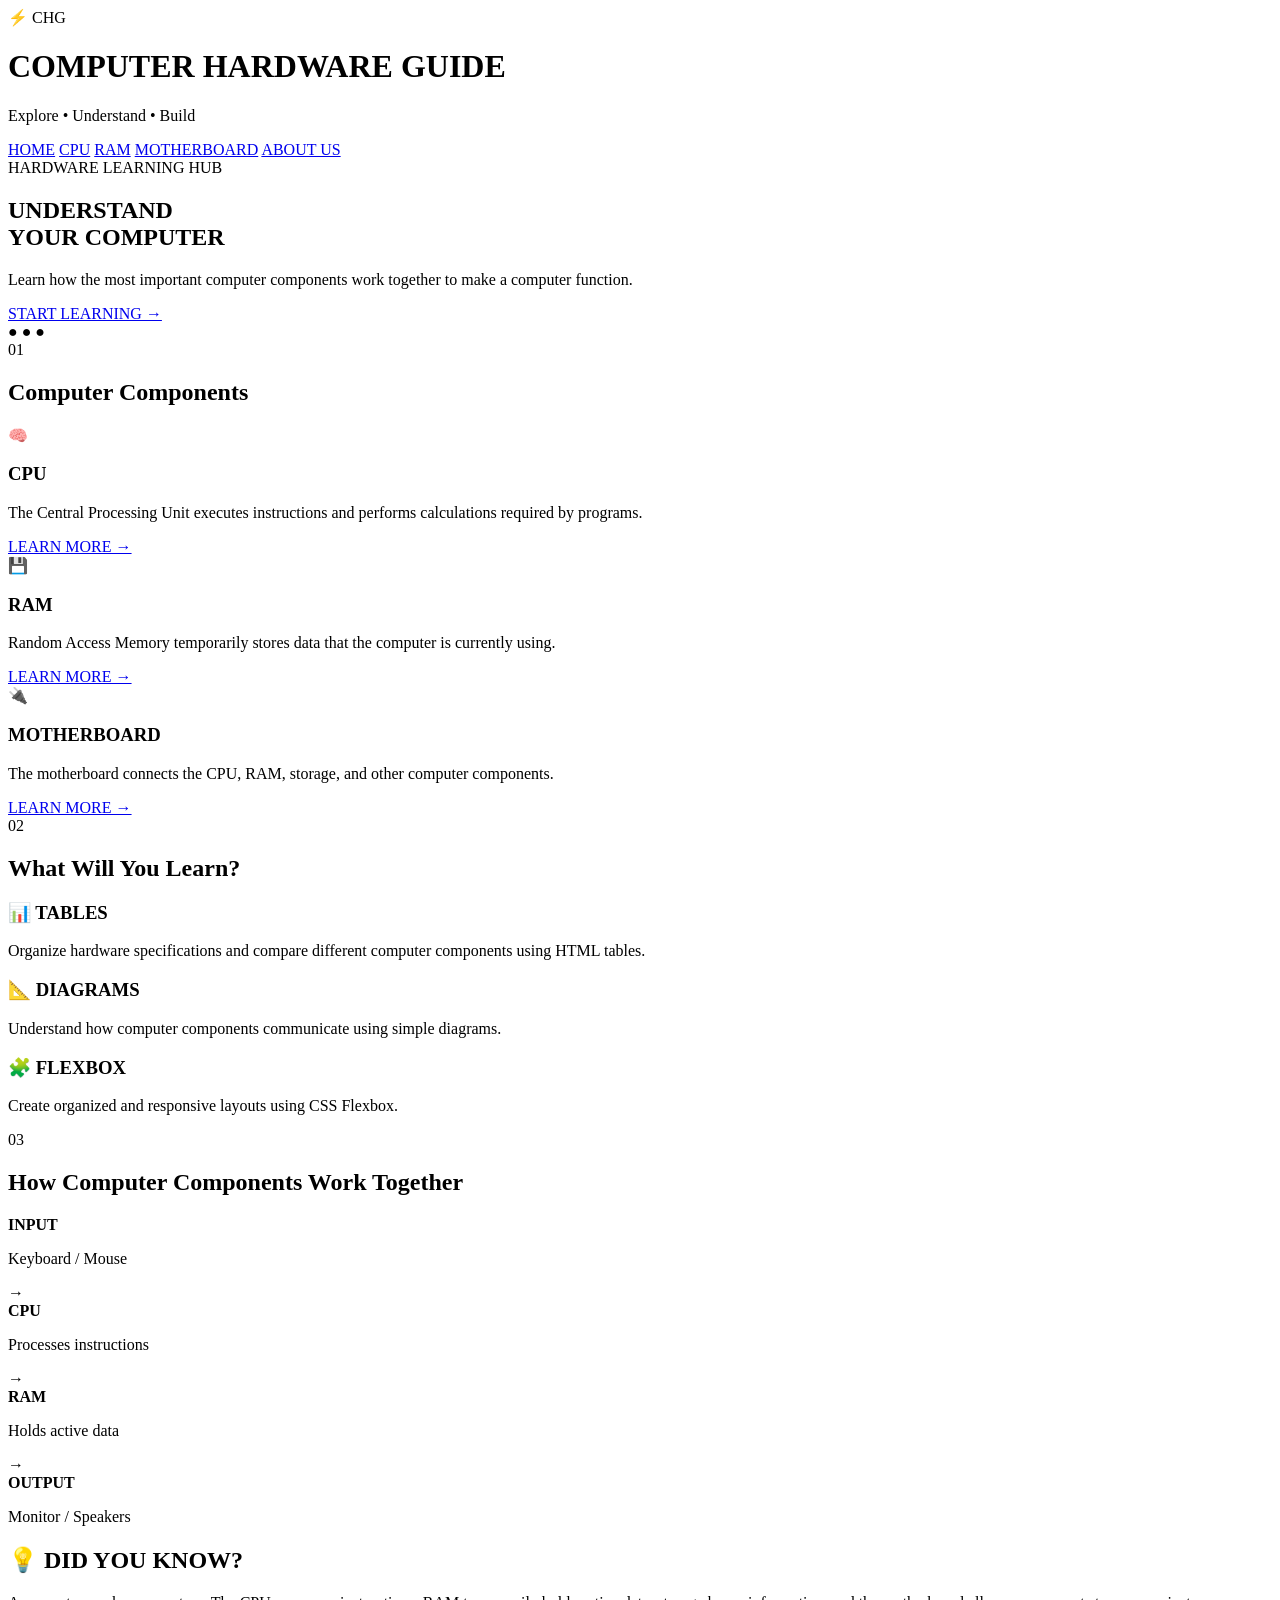
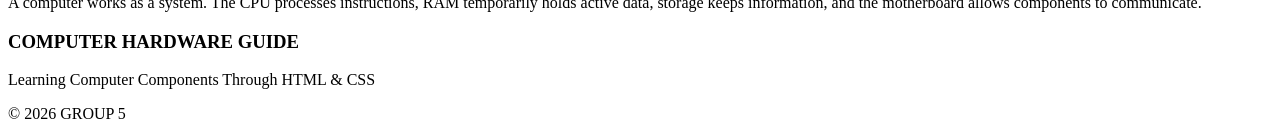
==== index.html @ 10595b63 "Add files via upload" ====
<!DOCTYPE html>

<html lang="en">

<head>

    <meta charset="UTF-8">

    <meta name="viewport" content="width=device-width, initial-scale=1.0">

    <title>Computer Hardware Guide</title>

    <link rel="stylesheet" href="../css/style.css">

</head>

<body>

<header class="header">

    <div class="logo">⚡ CHG</div>

    <div>

        <h1>COMPUTER HARDWARE GUIDE</h1>

        <p>Explore • Understand • Build</p>

    </div>

</header>

<nav>

    <a href="index.html" class="active">HOME</a>

    <a href="cpu.html">CPU</a>

    <a href="ram.html">RAM</a>

    <a href="motherboard.html">MOTHERBOARD</a>

    <a href="about.html">ABOUT US</a>

</nav>

<main>

<!-- HERO -->

<section class="hero">

    <div class="hero-text">

        <span class="badge">

            HARDWARE LEARNING HUB

        </span>

        <h2>

            UNDERSTAND<br>

            <span>YOUR COMPUTER</span>

        </h2>

        <p>

            Learn how the most important computer components

            work together to make a computer function.

        </p>

        <a href="#components" class="button">

            START LEARNING →

        </a>

    </div>

    <div class="computer-art">

        <div class="screen">

            <div class="screen-top">

                ● ● ●

            </div>

            <div class="screen-line"></div>

            <div class="screen-line short"></div>

            <div class="screen-line"></div>

            <div class="screen-line short"></div>

        </div>

        <div class="stand"></div>

        <div class="base"></div>

    </div>

</section>

<!-- COMPONENTS -->

<section id="components">

    <div class="section-title">

        <span>01</span>

        <h2>

            Computer Components

        </h2>

    </div>

    <div class="cards">

        <article class="hardware-card">

            <div class="icon">🧠</div>

            <h3>CPU</h3>

            <p>

                The Central Processing Unit executes

                instructions and performs calculations

                required by programs.

            </p>

            <a href="cpu.html">

                LEARN MORE →

            </a>

        </article>

        <article class="hardware-card">

            <div class="icon">💾</div>

            <h3>RAM</h3>

            <p>

                Random Access Memory temporarily stores

                data that the computer is currently using.

            </p>

            <a href="ram.html">

                LEARN MORE →

            </a>

        </article>

        <article class="hardware-card">

            <div class="icon">🔌</div>

            <h3>MOTHERBOARD</h3>

            <p>

                The motherboard connects the CPU, RAM,

                storage, and other computer components.

            </p>

            <a href="motherboard.html">

                LEARN MORE →

            </a>

        </article>

        
    </div>

</section>

<!-- WHAT WILL YOU LEARN -->

<section class="learning-section">

    <div class="section-title">

        <span>02</span>

        <h2>

            What Will You Learn?

        </h2>

    </div>

    <div class="learning-grid">

        <div>

            <h3>📊 TABLES</h3>

            <p>

                Organize hardware specifications and compare

                different computer components using HTML tables.

            </p>

        </div>

        <div>

            <h3>📐 DIAGRAMS</h3>

            <p>

                Understand how computer components communicate

                using simple diagrams.

            </p>

        </div>

        <div>

            <h3>🧩 FLEXBOX</h3>

            <p>

                Create organized and responsive layouts using

                CSS Flexbox.

            </p>

        </div>

    </div>

</section>

<!-- HOW COMPUTER WORKS -->

<section class="content-section">

    <div class="section-title">

        <span>03</span>

        <h2>

            How Computer Components Work Together

        </h2>

    </div>

    <div class="system-flow">

        <div class="flow-box">

            <strong>INPUT</strong>

            <p>

                Keyboard / Mouse

            </p>

        </div>

        <div class="flow-arrow">

            →

        </div>

        <div class="flow-box">

            <strong>CPU</strong>

            <p>

                Processes instructions

            </p>

        </div>

        <div class="flow-arrow">

            →

        </div>

        <div class="flow-box">

            <strong>RAM</strong>

            <p>

                Holds active data

            </p>

        </div>

        <div class="flow-arrow">

            →

        </div>

        <div class="flow-box">

            <strong>OUTPUT</strong>

            <p>

                Monitor / Speakers

            </p>

        </div>

    </div>

</section>

<!-- QUICK FACT -->

<section class="did-you-know">

    <h2>

        💡 DID YOU KNOW?

    </h2>

    <p>

        A computer works as a system. The CPU processes

        instructions, RAM temporarily holds active data,

        storage keeps information, and the motherboard

        allows components to communicate.

    </p>

</section>

</main>

<footer>

    <h3>

        COMPUTER HARDWARE GUIDE

    </h3>

    <p>

        Learning Computer Components Through HTML & CSS

    </p>

    <p class="copyright">

        © 2026 GROUP 5

    </p>

</footer>

</body>

</html>
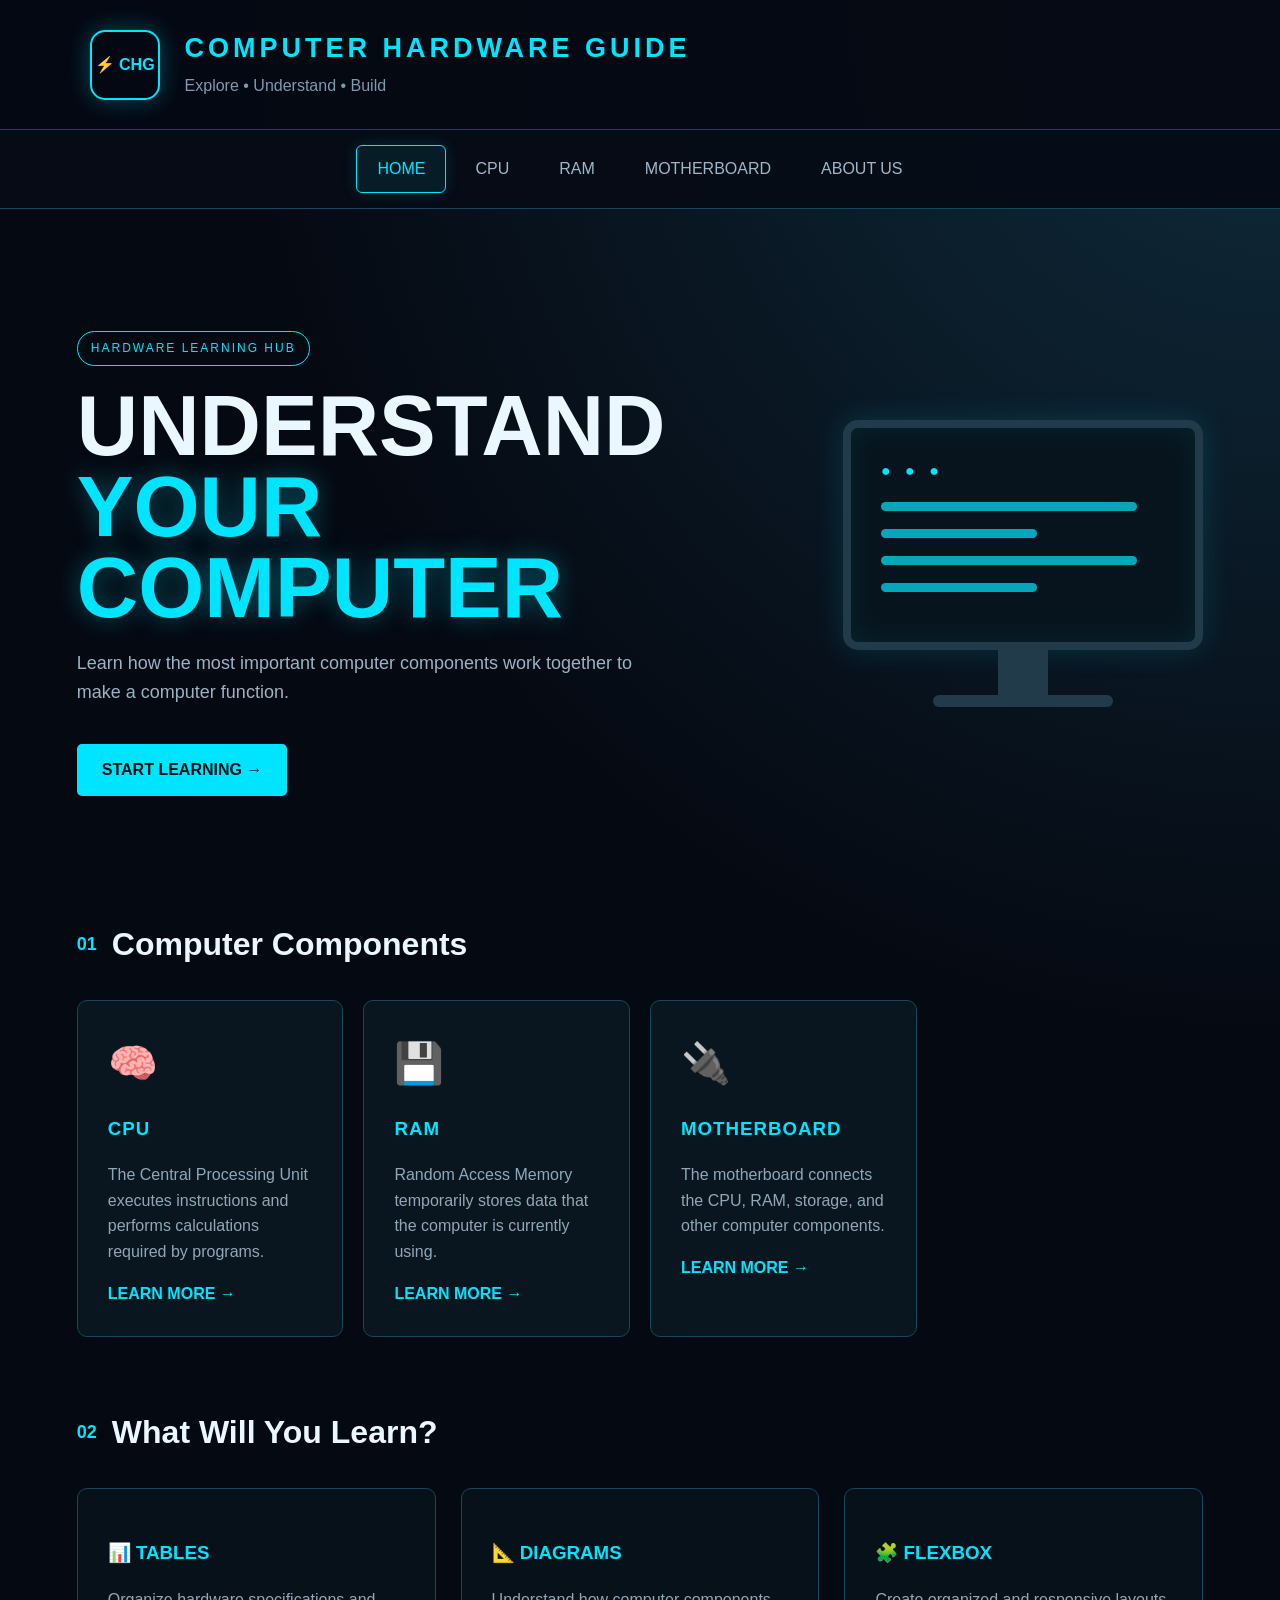
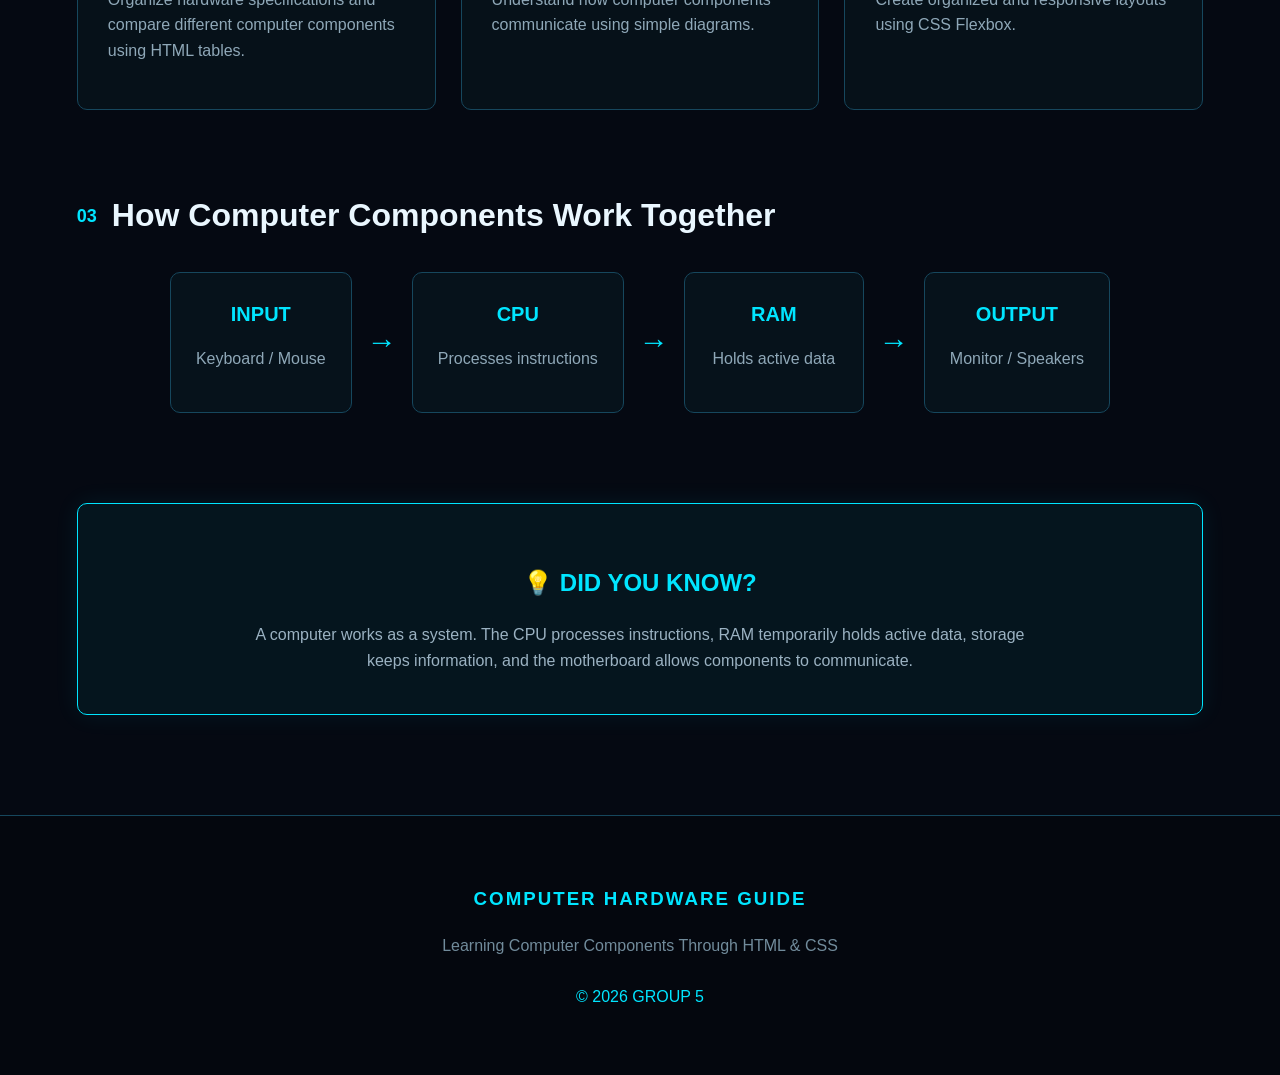
==== commit 6e7cd65d: "Add files via upload" ====
--- a/index.html
+++ b/index.html
@@ -10,7 +10,7 @@
 
     <title>Computer Hardware Guide</title>
 
-    <link rel="stylesheet" href="../css/style.css">
+    <link rel="stylesheet" href="css/jhiane.css">
 
 </head>
 
--- a/css/jhiane.css
+++ b/css/jhiane.css
@@ -0,0 +1,1433 @@
+
+/* =========================================
+   COMPUTER HARDWARE GUIDE
+   GROUP 5
+   MAIN CSS
+========================================= */
+
+
+/* =========================================
+   BASIC SETTINGS
+========================================= */
+
+* {
+    box-sizing: border-box;
+}
+
+html {
+    scroll-behavior: smooth;
+}
+
+body {
+
+    margin: 0;
+
+    font-family:
+        Arial,
+        Helvetica,
+        sans-serif;
+
+    background:
+        radial-gradient(
+            circle at top right,
+            #102c3d,
+            transparent 35%
+        ),
+        #050912;
+
+    color: #eaf7ff;
+
+    line-height: 1.6;
+}
+
+
+/* =========================================
+   HEADER
+========================================= */
+
+.header {
+
+    min-height: 130px;
+
+    padding:
+        25px 7%;
+
+    display: flex;
+
+    align-items: center;
+
+    gap: 25px;
+
+    border-bottom:
+        1px solid #16475d;
+
+    background:
+        rgba(5, 9, 18, 0.95);
+}
+
+
+.logo {
+
+    width: 70px;
+
+    height: 70px;
+
+    display: flex;
+
+    align-items: center;
+
+    justify-content: center;
+
+    border:
+        2px solid #00e5ff;
+
+    border-radius: 15px;
+
+    color: #00e5ff;
+
+    font-weight: bold;
+
+    box-shadow:
+        0 0 25px
+        rgba(0, 229, 255, 0.3);
+}
+
+
+.header h1 {
+
+    margin: 0;
+
+    font-size: 27px;
+
+    letter-spacing: 4px;
+
+    color: #00e5ff;
+}
+
+
+.header p {
+
+    margin: 3px 0;
+
+    color: #7d9aae;
+}
+
+
+/* =========================================
+   NAVIGATION
+========================================= */
+
+nav {
+
+    position: sticky;
+
+    top: 0;
+
+    z-index: 100;
+
+    display: flex;
+
+    justify-content: center;
+
+    flex-wrap: wrap;
+
+    gap: 8px;
+
+    padding: 15px;
+
+    background:
+        rgba(7, 12, 22, 0.96);
+
+    border-bottom:
+        1px solid #16475d;
+
+    backdrop-filter:
+        blur(10px);
+}
+
+
+nav a {
+
+    padding:
+        10px 20px;
+
+    text-decoration: none;
+
+    color: #9eb7c7;
+
+    border:
+        1px solid transparent;
+
+    border-radius: 6px;
+
+    transition:
+        0.3s;
+}
+
+
+nav a:hover,
+
+nav a.active {
+
+    color: #00e5ff;
+
+    border-color:
+
+        #00e5ff;
+
+    background:
+
+        rgba(0, 229, 255, 0.08);
+
+    box-shadow:
+
+        0 0 15px
+
+        rgba(0, 229, 255, 0.15);
+
+}
+
+
+
+/* =========================================
+   MAIN
+========================================= */
+
+main {
+
+    width: 88%;
+
+    max-width: 1200px;
+
+    margin: auto;
+}
+
+
+section {
+
+    margin:
+        70px 0;
+}
+
+
+/* =========================================
+   HERO
+========================================= */
+
+.hero {
+
+    min-height: 570px;
+
+    display: flex;
+
+    align-items: center;
+
+    justify-content: space-between;
+
+    gap: 50px;
+}
+
+
+.hero h2 {
+
+    font-size:
+        clamp(45px, 7vw, 85px);
+
+    line-height: 0.95;
+
+    margin:
+        20px 0;
+}
+
+
+.hero h2 span {
+
+    color: #00e5ff;
+
+    text-shadow:
+        0 0 25px
+        rgba(0, 229, 255, 0.35);
+}
+
+
+.hero p {
+
+    max-width: 600px;
+
+    color: #9bb2c2;
+
+    font-size: 18px;
+}
+
+
+/* =========================================
+   PAGE HERO
+========================================= */
+
+.page-hero {
+
+    padding:
+        90px 0 40px;
+
+    text-align: center;
+}
+
+
+.page-hero h2 {
+
+    margin:
+        20px 0 5px;
+
+    font-size:
+        clamp(45px, 8vw, 80px);
+
+    color: #ffffff;
+
+    line-height: 1;
+}
+
+
+.page-hero p {
+
+    color: #7d9aae;
+
+    letter-spacing: 3px;
+}
+
+
+/* =========================================
+   BADGE
+========================================= */
+
+.badge {
+
+    display: inline-block;
+
+    padding:
+        7px 13px;
+
+    border:
+        1px solid #00e5ff;
+
+    color: #00e5ff;
+
+    border-radius: 30px;
+
+    font-size: 12px;
+
+    letter-spacing: 2px;
+}
+
+
+/* =========================================
+   BUTTON
+========================================= */
+
+.button {
+
+    display: inline-block;
+
+    margin-top: 20px;
+
+    padding:
+        13px 25px;
+
+    text-decoration: none;
+
+    color: #031018;
+
+    background:
+        #00e5ff;
+
+    border-radius: 5px;
+
+    font-weight: bold;
+
+    transition:
+        0.3s;
+}
+
+
+.button:hover {
+
+    transform:
+        translateY(-3px);
+
+    box-shadow:
+        0 0 25px
+        rgba(0, 229, 255, 0.5);
+}
+
+
+/* =========================================
+   COMPUTER CSS ART
+========================================= */
+
+.computer-art {
+
+    width: 380px;
+
+    text-align: center;
+}
+
+
+.screen {
+
+    height: 230px;
+
+    border:
+        8px solid #213b4a;
+
+    border-radius: 15px;
+
+    background:
+        #07141d;
+
+    padding: 30px;
+
+    box-shadow:
+
+        0 0 30px
+        rgba(0, 229, 255, 0.15),
+
+        inset 0 0 30px
+        rgba(0, 229, 255, 0.08);
+}
+
+
+.screen-top {
+
+    text-align: left;
+
+    color: #00e5ff;
+
+    letter-spacing: 5px;
+}
+
+
+.screen-line {
+
+    width: 90%;
+
+    height: 9px;
+
+    margin:
+        18px 0;
+
+    background:
+        #00e5ff;
+
+    border-radius: 10px;
+
+    opacity: 0.7;
+}
+
+
+.screen-line.short {
+
+    width: 55%;
+}
+
+
+.stand {
+
+    width: 50px;
+
+    height: 45px;
+
+    margin: auto;
+
+    background:
+        #213b4a;
+}
+
+
+.base {
+
+    width: 180px;
+
+    height: 12px;
+
+    margin: auto;
+
+    background:
+        #213b4a;
+
+    border-radius: 10px;
+}
+
+
+/* =========================================
+   HARDWARE PHOTOS
+========================================= */
+
+.hardware-photo {
+
+    width: 100%;
+
+    max-width: 1000px;
+
+    height: auto;
+
+    display: block;
+
+    margin:
+        30px auto 70px;
+
+    padding: 10px;
+
+    border:
+        1px solid #16475d;
+
+    border-radius: 15px;
+
+    background:
+        rgba(7, 20, 29, 0.8);
+
+    box-shadow:
+        0 0 30px
+        rgba(0, 229, 255, 0.12);
+
+    object-fit: contain;
+}
+
+
+.hardware-photo img {
+
+    width: 100%;
+
+    height: auto;
+
+    display: block;
+
+    object-fit: contain;
+
+    border-radius: 10px;
+
+    transition:
+        0.4s;
+}
+
+
+.hardware-photo:hover img {
+
+    transform:
+        scale(1.03);
+}
+
+
+.hardware-photo-caption {
+
+    padding:
+        15px 10px 5px;
+
+    text-align: center;
+
+    color: #7d9aae;
+
+    font-size: 14px;
+
+    letter-spacing: 2px;
+}
+
+
+/* =========================================
+   SECTION TITLE
+========================================= */
+
+.section-title {
+
+    display: flex;
+
+    align-items: center;
+
+    gap: 15px;
+
+    margin-bottom: 30px;
+}
+
+
+.section-title span {
+
+    color: #00e5ff;
+
+    font-weight: bold;
+
+    font-size: 18px;
+}
+
+
+.section-title h2 {
+
+    margin: 0;
+
+    font-size: 32px;
+}
+
+
+/* =========================================
+   CARDS
+========================================= */
+
+.cards {
+
+    display: grid;
+
+    grid-template-columns:
+        repeat(4, 1fr);
+
+    gap: 20px;
+}
+
+
+.hardware-card {
+
+    padding: 30px;
+
+    background:
+        rgba(10, 25, 35, 0.8);
+
+    border:
+        1px solid #16475d;
+
+    border-radius: 10px;
+
+    transition:
+        0.3s;
+}
+
+
+.hardware-card:hover {
+
+    transform:
+        translateY(-8px);
+
+    border-color:
+        #00e5ff;
+
+    box-shadow:
+        0 0 25px
+        rgba(0, 229, 255, 0.12);
+}
+
+
+.hardware-card .icon {
+
+    font-size: 40px;
+
+    margin-bottom: 15px;
+}
+
+
+.hardware-card h3 {
+
+    color: #00e5ff;
+
+    letter-spacing: 1px;
+}
+
+
+.hardware-card p {
+
+    color: #8fa8b8;
+}
+
+
+.hardware-card a {
+
+    color: #00e5ff;
+
+    text-decoration: none;
+
+    font-weight: bold;
+}
+
+
+.hardware-card a:hover {
+
+    text-decoration: underline;
+}
+
+
+/* =========================================
+   LEARNING SECTION
+========================================= */
+
+.learning-grid {
+
+    display: grid;
+
+    grid-template-columns:
+        repeat(3, 1fr);
+
+    gap: 25px;
+}
+
+
+.learning-grid > div {
+
+    padding: 30px;
+
+    border:
+        1px solid #16475d;
+
+    background:
+        rgba(8, 20, 29, 0.7);
+
+    border-radius: 10px;
+}
+
+
+.learning-grid h3 {
+
+    color: #00e5ff;
+}
+
+
+.learning-grid p {
+
+    color: #8fa8b8;
+}
+
+
+/* =========================================
+   CONTENT SECTION
+========================================= */
+
+.content-section {
+
+    padding:
+        10px 0;
+}
+
+
+.large-text {
+
+    font-size: 19px;
+
+    color: #a8bdc9;
+
+    max-width: 1000px;
+}
+
+
+/* =========================================
+   FEATURE GRID
+========================================= */
+
+.feature-grid {
+
+    display: grid;
+
+    grid-template-columns:
+        repeat(3, 1fr);
+
+    gap: 20px;
+
+    margin-top: 30px;
+}
+
+
+.feature {
+
+    padding: 25px;
+
+    border-left:
+        3px solid #00e5ff;
+
+    background:
+        rgba(7, 20, 29, 0.7);
+}
+
+
+.feature h3 {
+
+    color: #00e5ff;
+
+    margin-top: 0;
+}
+
+
+.feature p {
+
+    color: #8fa8b8;
+}
+
+
+/* =========================================
+   TABLE
+========================================= */
+
+table {
+
+    width: 100%;
+
+    border-collapse:
+        collapse;
+
+    margin-top: 25px;
+
+    background:
+        rgba(7, 20, 29, 0.8);
+}
+
+
+th,
+td {
+
+    padding:
+        16px;
+
+    text-align: left;
+
+    border:
+        1px solid #16475d;
+}
+
+
+th {
+
+    color: #00e5ff;
+
+    background:
+        rgba(0, 229, 255, 0.07);
+}
+
+
+td {
+
+    color: #b3c6d0;
+}
+
+
+tr:hover td {
+
+    background:
+        rgba(0, 229, 255, 0.04);
+}
+
+
+/* =========================================
+   PROCESS
+========================================= */
+
+.process {
+
+    display: flex;
+
+    align-items: center;
+
+    justify-content: center;
+
+    gap: 20px;
+
+    flex-wrap: wrap;
+}
+
+
+.process-box {
+
+    width: 250px;
+
+    min-height: 160px;
+
+    padding: 25px;
+
+    text-align: center;
+
+    border:
+        1px solid #16475d;
+
+    background:
+        rgba(7, 20, 29, 0.8);
+
+    border-radius: 10px;
+}
+
+
+.process-box strong {
+
+    color: #00e5ff;
+
+    font-size: 25px;
+}
+
+
+.process-box h3 {
+
+    color: #ffffff;
+}
+
+
+.process-box p {
+
+    color: #8fa8b8;
+}
+
+
+.process-arrow {
+
+    color: #00e5ff;
+
+    font-size: 35px;
+}
+
+
+/* =========================================
+   SYSTEM FLOW
+========================================= */
+
+.system-flow {
+
+    display: flex;
+
+    align-items: center;
+
+    justify-content: center;
+
+    flex-wrap: wrap;
+
+    gap: 15px;
+}
+
+
+.flow-box {
+
+    min-width: 180px;
+
+    padding: 25px;
+
+    text-align: center;
+
+    border:
+        1px solid #16475d;
+
+    border-radius: 10px;
+
+    background:
+        rgba(7, 20, 29, 0.8);
+}
+
+
+.flow-box strong {
+
+    color: #00e5ff;
+
+    font-size: 20px;
+}
+
+
+.flow-box p {
+
+    color: #8fa8b8;
+}
+
+
+.flow-arrow {
+
+    color: #00e5ff;
+
+    font-size: 30px;
+}
+
+
+/* =========================================
+   COMPARISON
+========================================= */
+
+.comparison {
+
+    display: grid;
+
+    grid-template-columns:
+        repeat(2, 1fr);
+
+    gap: 25px;
+}
+
+
+.comparison > div {
+
+    padding: 35px;
+
+    text-align: center;
+
+    border:
+        1px solid #16475d;
+
+    border-radius: 10px;
+
+    background:
+        rgba(7, 20, 29, 0.8);
+}
+
+
+.comparison .icon {
+
+    font-size: 45px;
+}
+
+
+.comparison h3 {
+
+    color: #00e5ff;
+}
+
+
+.comparison p {
+
+    color: #9bb2c2;
+}
+
+
+/* =========================================
+   MOTHERBOARD DIAGRAM
+========================================= */
+
+.motherboard {
+
+    position: relative;
+
+    width: 100%;
+
+    max-width: 800px;
+
+    height: 450px;
+
+    margin: 30px auto;
+
+    background:
+        #0a2930;
+
+    border:
+        3px solid #00e5ff;
+
+    border-radius: 15px;
+
+    box-shadow:
+        0 0 30px
+        rgba(0, 229, 255, 0.15);
+}
+
+
+.mb-cpu,
+.mb-ram,
+.mb-gpu,
+.mb-storage,
+.mb-power,
+.mb-ports {
+
+    position: absolute;
+
+    display: flex;
+
+    align-items: center;
+
+    justify-content: center;
+
+    text-align: center;
+
+    color: #00e5ff;
+
+    font-weight: bold;
+
+    font-size: 13px;
+
+    border:
+        1px solid #00e5ff;
+
+    background:
+        rgba(0, 229, 255, 0.08);
+
+    border-radius: 6px;
+}
+
+
+.mb-cpu {
+
+    width: 180px;
+
+    height: 130px;
+
+    left: 70px;
+
+    top: 80px;
+}
+
+
+.mb-ram {
+
+    width: 130px;
+
+    height: 230px;
+
+    right: 90px;
+
+    top: 50px;
+
+}
+
+
+.mb-gpu {
+
+    width: 300px;
+
+    height: 70px;
+
+    left: 50px;
+
+    bottom: 55px;
+}
+
+
+.mb-storage {
+
+    width: 180px;
+
+    height: 50px;
+
+    left: 290px;
+
+    top: 30px;
+}
+
+
+.mb-power {
+
+    width: 100px;
+
+    height: 80px;
+
+    right: 30px;
+
+    bottom: 35px;
+}
+
+
+.mb-ports {
+
+    width: 100px;
+
+    height: 150px;
+
+    left: 20px;
+
+    top: 40px;
+}
+
+
+/* =========================================
+   DID YOU KNOW
+========================================= */
+
+.did-you-know {
+
+    padding:
+        40px;
+
+    margin:
+        80px 0;
+
+    text-align: center;
+
+    border:
+        1px solid #00e5ff;
+
+    border-radius: 10px;
+
+    background:
+        rgba(0, 229, 255, 0.05);
+
+    box-shadow:
+        0 0 25px
+        rgba(0, 229, 255, 0.08);
+}
+
+
+.did-you-know h2 {
+
+    color: #00e5ff;
+}
+
+
+.did-you-know p {
+
+    max-width: 800px;
+
+    margin: auto;
+
+    color: #9bb2c2;
+}
+
+
+/* =========================================
+   FOOTER
+========================================= */
+
+footer {
+
+    margin-top: 100px;
+
+    padding:
+        50px 20px;
+
+    text-align: center;
+
+    border-top:
+        1px solid #16475d;
+
+    background:
+        #04070e;
+}
+
+
+footer h3 {
+
+    color: #00e5ff;
+
+    letter-spacing: 2px;
+}
+
+
+footer p {
+
+    color: #718b9b;
+}
+
+
+footer .copyright {
+
+    margin-top: 25px;
+
+    color: #00e5ff;
+}
+
+
+/* =========================================
+   RESPONSIVE DESIGN
+========================================= */
+
+@media (max-width: 1000px) {
+
+    .cards {
+
+        grid-template-columns:
+            repeat(2, 1fr);
+    }
+
+    .hero {
+
+        flex-direction: column;
+
+        text-align: center;
+
+        justify-content: center;
+    }
+
+    .hero p {
+
+        margin-left: auto;
+        margin-right: auto;
+    }
+
+    .computer-art {
+
+        width: 320px;
+    }
+
+}
+
+
+@media (max-width: 700px) {
+
+    .header {
+
+        flex-direction: column;
+
+        text-align: center;
+
+        padding: 25px 15px;
+    }
+
+
+    .header h1 {
+
+        font-size: 20px;
+
+        letter-spacing: 2px;
+    }
+
+
+    nav a {
+
+        padding:
+            8px 10px;
+
+        font-size: 13px;
+    }
+
+
+    main {
+
+        width: 92%;
+    }
+
+
+    .cards {
+
+        grid-template-columns:
+            1fr;
+    }
+
+
+    .learning-grid {
+
+        grid-template-columns:
+            1fr;
+    }
+
+
+    .feature-grid {
+
+        grid-template-columns:
+            1fr;
+    }
+
+
+    .comparison {
+
+        grid-template-columns:
+            1fr;
+    }
+
+
+    .hardware-photo img {
+
+        height: 280px;
+    }
+
+
+    .process-arrow,
+    .flow-arrow {
+
+        transform:
+            rotate(90deg);
+    }
+
+
+    .motherboard {
+
+        height: 350px;
+    }
+
+
+    .mb-cpu {
+
+        width: 120px;
+
+        height: 90px;
+
+        left: 50px;
+
+        top: 70px;
+    }
+
+
+    .mb-ram {
+
+        width: 90px;
+
+        height: 170px;
+
+        right: 40px;
+
+        top: 40px;
+    }
+
+
+    .mb-gpu {
+
+        width: 200px;
+
+        height: 55px;
+
+        left: 35px;
+
+        bottom: 35px;
+    }
+
+
+    .mb-storage {
+
+        width: 130px;
+
+        left: 170px;
+
+        top: 20px;
+    }
+
+
+    .mb-power {
+
+        width: 70px;
+
+        height: 55px;
+
+        right: 15px;
+
+        bottom: 20px;
+    }
+
+
+    .mb-ports {
+
+        width: 70px;
+
+        height: 100px;
+
+        left: 15px;
+
+        top: 30px;
+    }
+
+
+    table {
+
+        display: block;
+
+        overflow-x: auto;
+
+    }
+
+}
+
+
+@media (max-width: 450px) {
+
+    .hero h2 {
+
+        font-size: 45px;
+    }
+
+
+    .page-hero h2 {
+
+        font-size: 45px;
+    }
+
+
+    .hardware-photo img {
+
+        height: 220px;
+    }
+
+
+    .hardware-card {
+
+        padding: 22px;
+    }
+
+}
+
+
+
